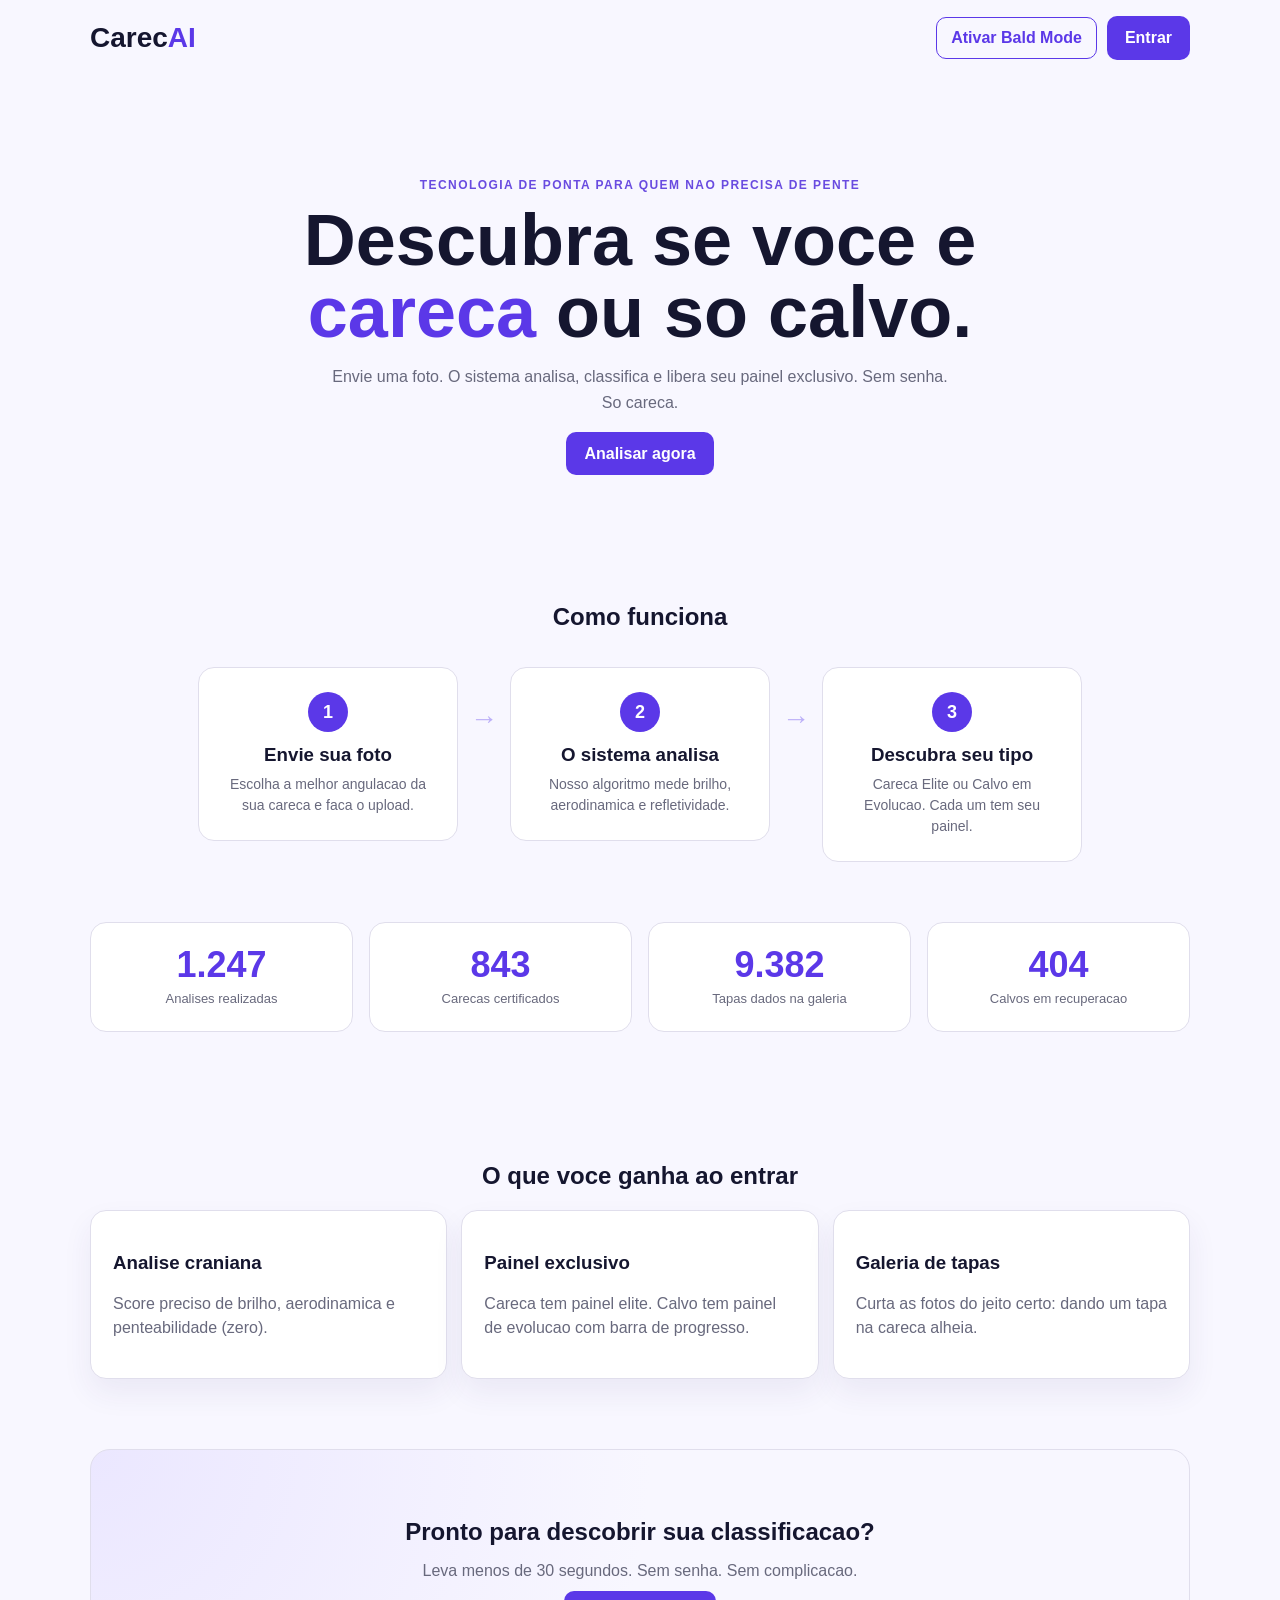
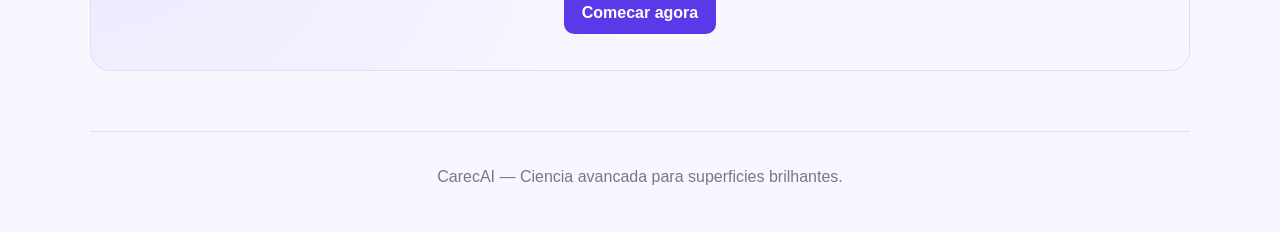
==== index.html @ 245638cd "Preprojeto - Analise sua careca com eficiencia" ====
<!DOCTYPE html>
<html lang="pt-BR">
  <head>
    <meta charset="UTF-8">
    <meta name="viewport" content="width=device-width, initial-scale=1.0">
    <meta
      name="description"
      content="CarecAI: inteligencia artificial aplicada a superficies brilhantes."
    >
    <title>CarecAI | Analise craniana avancada</title>
    <link rel="stylesheet" href="assets/css/style.css">
  </head>
  <body>
    <header class="site-header">
      <a class="brand" href="index.html">Carec<span>AI</span></a>
      <div class="header-actions">
        <button class="theme-button" id="theme-button" type="button">
          Ativar Bald Mode
        </button>
        <a class="primary-button" href="login.html">Entrar</a>
      </div>
    </header>

    <main>

      <!-- HERO -->
      <section class="hero" id="inicio">
        <p class="eyebrow">TECNOLOGIA DE PONTA PARA QUEM NAO PRECISA DE PENTE</p>
        <h1>Descubra se voce e <span>careca</span> ou so calvo.</h1>
        <p>
          Envie uma foto. O sistema analisa, classifica e libera seu painel
          exclusivo. Sem senha. So careca.
        </p>
        <a class="primary-button" href="login.html">Analisar agora</a>
      </section>

      <!-- COMO FUNCIONA -->
      <section class="como-funciona" id="como-funciona">
        <h2>Como funciona</h2>
        <div class="passos">
          <div class="passo">
            <span class="passo-num">1</span>
            <h3>Envie sua foto</h3>
            <p>Escolha a melhor angulacao da sua careca e faca o upload.</p>
          </div>
          <div class="passo-seta">→</div>
          <div class="passo">
            <span class="passo-num">2</span>
            <h3>O sistema analisa</h3>
            <p>Nosso algoritmo mede brilho, aerodinamica e refletividade.</p>
          </div>
          <div class="passo-seta">→</div>
          <div class="passo">
            <span class="passo-num">3</span>
            <h3>Descubra seu tipo</h3>
            <p>Careca Elite ou Calvo em Evolucao. Cada um tem seu painel.</p>
          </div>
        </div>
      </section>

      <!-- STATS -->
      <section class="stats">
        <div class="stat">
          <span class="stat-num">1.247</span>
          <span class="stat-label">Analises realizadas</span>
        </div>
        <div class="stat">
          <span class="stat-num">843</span>
          <span class="stat-label">Carecas certificados</span>
        </div>
        <div class="stat">
          <span class="stat-num">9.382</span>
          <span class="stat-label">Tapas dados na galeria</span>
        </div>
        <div class="stat">
          <span class="stat-num">404</span>
          <span class="stat-label">Calvos em recuperacao</span>
        </div>
      </section>

      <!-- RECURSOS -->
      <section class="features" id="recursos">
        <h2>O que voce ganha ao entrar</h2>
        <div class="card-grid">
          <article class="card">
            <h3>Analise craniana</h3>
            <p>Score preciso de brilho, aerodinamica e penteabilidade (zero).</p>
          </article>
          <article class="card">
            <h3>Painel exclusivo</h3>
            <p>Careca tem painel elite. Calvo tem painel de evolucao com barra de progresso.</p>
          </article>
          <article class="card">
            <h3>Galeria de tapas</h3>
            <p>Curta as fotos do jeito certo: dando um tapa na careca alheia.</p>
          </article>
        </div>
      </section>

      <!-- CTA FINAL -->
      <section class="cta-final">
        <h2>Pronto para descobrir sua classificacao?</h2>
        <p>Leva menos de 30 segundos. Sem senha. Sem complicacao.</p>
        <a class="primary-button" href="login.html">Comecar agora</a>
      </section>

    </main>

    <footer>
      <p>CarecAI &mdash; Ciencia avancada para superficies brilhantes.</p>
    </footer>

    <script src="assets/js/index.js"></script>
  </body>
</html>
---- assets/css/style.css ----
:root {
  color: #15162f;
  background: #f8f7ff;
  font-family: Arial, Helvetica, sans-serif;
}

* {
  box-sizing: border-box;
}

html {
  scroll-behavior: smooth;
}

body {
  margin: 0;
  background: #f8f7ff;
}

.site-header,
main,
footer {
  width: min(1100px, calc(100% - 32px));
  margin: 0 auto;
}

.site-header {
  display: flex;
  align-items: center;
  justify-content: space-between;
  min-height: 76px;
  gap: 24px;
}

.header-actions {
  display: flex;
  align-items: center;
  gap: 10px;
}

.login-link {
  color: #15162f;
  font-weight: 700;
  text-decoration: none;
}

.brand {
  color: #15162f;
  font-size: 28px;
  font-weight: 800;
  text-decoration: none;
}

.brand span,
.hero span {
  color: #5b38e8;
}

nav {
  display: flex;
  gap: 22px;
}

nav a {
  color: inherit;
  font-weight: 700;
  text-decoration: none;
}

button,
.primary-button {
  border: 0;
  border-radius: 10px;
  color: #fff;
  background: #5b38e8;
  cursor: pointer;
  font: inherit;
  font-weight: 700;
  padding: 13px 18px;
  text-decoration: none;
}

.theme-button {
  border: 1px solid #5b38e8;
  border-radius: 10px;
  color: #5b38e8;
  background: transparent;
  cursor: pointer;
  padding: 11px 14px;
}

.hero {
  padding: 90px 0 60px;
  text-align: center;
}

.hero h1 {
  margin: 10px auto 16px;
  max-width: 720px;
  font-size: clamp(44px, 7vw, 72px);
  line-height: 1;
}

.hero p:not(.eyebrow) {
  margin: 0 auto 30px;
  max-width: 620px;
  color: #68697d;
  line-height: 1.6;
}

.eyebrow {
  color: #694be0;
  font-size: 12px;
  font-weight: 800;
  letter-spacing: 0.12em;
}

.panel,
.ranking,
.card {
  border: 1px solid #e0deec;
  border-radius: 16px;
  background: #fff;
  box-shadow: 0 14px 30px rgb(54 41 110 / 7%);
}

.panel,
.ranking {
  padding: 28px;
}

.upload-area {
  display: grid;
  min-height: 140px;
  margin: 20px 0;
  place-content: center;
  border: 2px dashed #bcb0f8;
  border-radius: 12px;
  color: #5b38e8;
  cursor: pointer;
  text-align: center;
}

.upload-area span {
  margin-top: 8px;
  color: #76778b;
  font-size: 13px;
}

#photo {
  display: none;
}

.feedback {
  min-height: 20px;
  margin-bottom: 0;
  color: #5b38e8;
  font-weight: 700;
}

.features {
  padding: 70px 0 30px;
  text-align: center;
}

.card-grid {
  display: grid;
  grid-template-columns: repeat(3, 1fr);
  gap: 14px;
}

.card {
  padding: 22px;
  text-align: left;
}

.card p,
.ranking p {
  color: #68697d;
  line-height: 1.5;
}

.ranking {
  margin: 40px 0 60px;
}

#ranking-list {
  list-style: none;
  padding: 0;
  margin: 20px 0 0;
  display: grid;
  gap: 10px;
}

.ranking-item {
  display: flex;
  align-items: center;
  gap: 16px;
  padding: 14px 18px;
  border: 1px solid #e0deec;
  border-radius: 12px;
  background: #fff;
}

.ranking-pos {
  font-size: 18px;
  font-weight: 800;
  color: #bcb0f8;
  width: 28px;
  text-align: center;
}

.ranking-item:nth-child(1) .ranking-pos { color: #f5c400; }
.ranking-item:nth-child(2) .ranking-pos { color: #a8a9ad; }
.ranking-item:nth-child(3) .ranking-pos { color: #cd7f32; }

.ranking-nome {
  flex: 1;
  font-weight: 700;
}

.ranking-nome small {
  display: block;
  font-size: 12px;
  font-weight: 400;
  color: #68697d;
}

.ranking-score {
  font-weight: 800;
  color: #5b38e8;
}

footer {
  padding: 20px 0 30px;
  border-top: 1px solid #e0deec;
  color: #76778b;
  text-align: center;
}

.login-page {
  display: grid;
  min-height: 100vh;
  place-items: center;
  padding: 24px;
  background:
    radial-gradient(circle at top left, #ebe7ff, transparent 34%),
    #f8f7ff;
}

.login-card {
  width: min(100%, 430px);
  padding: 30px;
  border: 1px solid #e0deec;
  border-radius: 16px;
  background: #fff;
  box-shadow: 0 14px 30px rgb(54 41 110 / 10%);
}

.login-card .brand {
  display: inline-block;
  margin-bottom: 28px;
}

.login-card h1 {
  margin-bottom: 8px;
}

.login-card p {
  color: #68697d;
  line-height: 1.5;
}

.login-form {
  display: grid;
  gap: 14px;
  margin-top: 24px;
}

.login-form label {
  font-size: 14px;
  font-weight: 700;
}

.login-form input {
  width: 100%;
  margin-top: 7px;
  border: 1px solid #d7d4e7;
  border-radius: 9px;
  padding: 12px;
  font: inherit;
}

.form-message {
  min-height: 20px;
  margin: 0;
  color: #5b38e8;
  font-size: 14px;
  font-weight: 700;
}

.back-link {
  display: inline-block;
  margin-top: 20px;
  color: #5b38e8;
  font-size: 14px;
  font-weight: 700;
  text-decoration: none;
}

/* A restricao da hackathon virou feature: este tema e ruim de proposito. */
.bald-mode,
.bald-mode body {
  color: #303135;
  background: #08090a;
}

.bald-mode .panel,
.bald-mode .ranking,
.bald-mode .card {
  border-color: #242529;
  color: #303135;
  background: #101113;
  box-shadow: none;
}

.bald-mode p,
.bald-mode a,
.bald-mode span {
  color: #303135;
}

.bald-mode .theme-button {
  border-color: #303135;
  color: #a1a1a1;
}

/* LANDING: COMO FUNCIONA */

.como-funciona {
  padding: 60px 0 20px;
  text-align: center;
}

.como-funciona h2 {
  margin-bottom: 36px;
}

.passos {
  display: flex;
  align-items: flex-start;
  justify-content: center;
  gap: 12px;
  flex-wrap: wrap;
}

.passo {
  flex: 1;
  min-width: 180px;
  max-width: 260px;
  padding: 24px 20px;
  border: 1px solid #e0deec;
  border-radius: 16px;
  background: #fff;
  text-align: center;
}

.passo h3 {
  margin: 12px 0 8px;
}

.passo p {
  color: #68697d;
  font-size: 14px;
  line-height: 1.5;
  margin: 0;
}

.passo-num {
  display: inline-flex;
  align-items: center;
  justify-content: center;
  width: 40px;
  height: 40px;
  border-radius: 50%;
  background: #5b38e8;
  color: #fff;
  font-weight: 800;
  font-size: 18px;
}

.passo-seta {
  font-size: 28px;
  color: #bcb0f8;
  margin-top: 36px;
}

/* LANDING: STATS */

.stats {
  display: grid;
  grid-template-columns: repeat(4, 1fr);
  gap: 16px;
  padding: 40px 0;
  text-align: center;
}

.stat {
  padding: 24px 16px;
  border: 1px solid #e0deec;
  border-radius: 16px;
  background: #fff;
}

.stat-num {
  display: block;
  font-size: 36px;
  font-weight: 800;
  color: #5b38e8;
  line-height: 1;
  margin-bottom: 6px;
}

.stat-label {
  font-size: 13px;
  color: #68697d;
}

/* LANDING: CTA FINAL */

.cta-final {
  margin: 40px 0 60px;
  padding: 48px 32px;
  border-radius: 20px;
  background:
    radial-gradient(circle at top left, #ebe7ff, transparent 50%),
    #f8f7ff;
  border: 1px solid #e0deec;
  text-align: center;
}

.cta-final h2 {
  margin-bottom: 10px;
}

.cta-final p {
  color: #68697d;
  margin-bottom: 24px;
}

/* LOGIN FOTO */

.upload-area.com-foto {
  border-color: #5b38e8;
  background: #f0edff;
}

.foto-preview {
  width: 100%;
  max-height: 200px;
  object-fit: cover;
  border-radius: 10px;
  border: 1px solid #e0deec;
}

.resultado-card {
  margin-top: 20px;
  padding: 20px;
  border: 2px solid #5b38e8;
  border-radius: 14px;
  text-align: center;
  background: #f0edff;
  animation: fadeIn 0.4s ease;
}

.resultado-score {
  font-size: 42px;
  font-weight: 800;
  color: #5b38e8;
  margin: 0 0 4px;
}

.resultado-tipo {
  font-size: 18px;
  font-weight: 800;
  margin: 0 0 8px;
}

.resultado-desc {
  color: #68697d;
  font-size: 13px;
  margin: 0;
}

@keyframes fadeIn {
  from { opacity: 0; transform: translateY(8px); }
  to   { opacity: 1; transform: translateY(0); }
}

/* PAINEIS */

.painel-hero {
  padding: 60px 0 40px;
  text-align: center;
}

.painel-hero h1 {
  font-size: clamp(32px, 5vw, 52px);
  margin-bottom: 12px;
}

.painel-hero p {
  color: #68697d;
  margin-bottom: 28px;
}

.painel-hero--careca {
  background:
    radial-gradient(circle at top right, #ebe7ff, transparent 50%),
    radial-gradient(circle at bottom left, #d4ccff, transparent 40%);
  border-radius: 20px;
  margin-bottom: 40px;
}

.painel-hero--calvo {
  background:
    radial-gradient(circle at top right, #fff8e7, transparent 50%),
    radial-gradient(circle at bottom left, #fff3cc, transparent 40%);
  border-radius: 20px;
  margin-bottom: 40px;
}

.painel-hero--calvo .eyebrow {
  color: #b8860b;
}

.painel-score-wrap {
  display: flex;
  align-items: baseline;
  justify-content: center;
  gap: 8px;
  margin-bottom: 16px;
}

.painel-score {
  font-size: 64px;
  font-weight: 800;
  color: #5b38e8;
  line-height: 1;
}

.painel-hero--calvo .painel-score {
  color: #b8860b;
}

.painel-score-label {
  font-size: 14px;
  color: #68697d;
}

.painel-badge {
  display: inline-block;
  padding: 8px 20px;
  border-radius: 30px;
  background: #5b38e8;
  color: #fff;
  font-weight: 800;
  font-size: 14px;
  margin-top: 4px;
}

.painel-badge--calvo {
  background: #b8860b;
}

.card-link {
  text-decoration: none;
  color: inherit;
  display: block;
  transition: transform 0.15s, box-shadow 0.15s;
}

.card-link:hover {
  transform: translateY(-3px);
  box-shadow: 0 20px 40px rgb(54 41 110 / 14%);
}

/* barra de progresso calvo */

.progresso-wrap {
  margin: 20px auto 24px;
  max-width: 400px;
}

.progresso-bar {
  height: 14px;
  background: #e0deec;
  border-radius: 10px;
  overflow: hidden;
  margin-bottom: 8px;
}

.progresso-fill {
  height: 100%;
  background: linear-gradient(90deg, #f0c040, #b8860b);
  border-radius: 10px;
  transition: width 1s ease;
  width: 0;
}

.progresso-texto {
  font-size: 13px;
  color: #68697d;
  margin: 0;
}

/* FILTROS DA GALERIA */

.filtros {
  display: flex;
  gap: 10px;
  justify-content: center;
  margin-top: 20px;
}

.filtro-btn {
  border: 2px solid #e0deec;
  border-radius: 30px;
  background: #fff;
  color: #15162f;
  font: inherit;
  font-weight: 700;
  font-size: 14px;
  padding: 8px 20px;
  cursor: pointer;
  transition: border-color 0.15s, background 0.15s, color 0.15s;
}

.filtro-btn.active,
.filtro-btn:hover {
  background: #5b38e8;
  border-color: #5b38e8;
  color: #fff;
}

.filtro-btn.filtro-calvo.active,
.filtro-btn.filtro-calvo:hover {
  background: #b8860b;
  border-color: #b8860b;
}

/* RANKING SPLIT */

.ranking-split {
  display: grid;
  grid-template-columns: 1fr 1px 1fr;
  gap: 24px;
  margin-top: 24px;
}

.ranking-divisor {
  background: #e0deec;
}

.ranking-lado h3 {
  margin: 0 0 16px;
  font-size: 17px;
}

.ranking-lado--calvo h3 {
  color: #b8860b;
}

.ranking-vazio {
  color: #68697d;
  font-size: 14px;
  list-style: none;
  padding: 10px 0;
}

/* BADGES NA GALERIA */

.tipo-badge {
  position: absolute;
  bottom: 10px;
  left: 10px;
  padding: 3px 10px;
  border-radius: 20px;
  font-size: 11px;
  font-weight: 800;
  background: #5b38e8;
  color: #fff;
}

.tipo-badge--calvo {
  background: #b8860b;
}

/* GALERIA */

.galeria-page {
  padding: 40px 0 60px;
}

.galeria-header {
  margin-bottom: 32px;
  text-align: center;
}

.galeria-header h1 {
  margin-bottom: 8px;
  font-size: clamp(28px, 5vw, 44px);
}

.galeria-header p {
  color: #68697d;
}

.galeria-grid {
  display: grid;
  grid-template-columns: repeat(3, 1fr);
  gap: 16px;
}

.galeria-loading {
  grid-column: 1 / -1;
  padding: 60px 0;
  color: #68697d;
  text-align: center;
}

.galeria-card {
  overflow: hidden;
  border: 1px solid #e0deec;
  border-radius: 16px;
  background: #fff;
  box-shadow: 0 4px 16px rgb(54 41 110 / 7%);
}

.galeria-foto {
  position: relative;
  overflow: hidden;
  aspect-ratio: 1;
  cursor: pointer;
}

.galeria-foto img {
  display: block;
  width: 100%;
  height: 100%;
  object-fit: cover;
  transition: transform 0.2s;
}

.galeria-foto:not(.slapped):hover img {
  transform: scale(1.04);
}

.galeria-foto.slapped {
  cursor: default;
}

.galeria-foto.slapped::after {
  content: '✅';
  position: absolute;
  top: 10px;
  left: 10px;
  font-size: 20px;
}

.score-badge {
  position: absolute;
  top: 10px;
  right: 10px;
  padding: 4px 10px;
  border-radius: 20px;
  background: #5b38e8;
  color: #fff;
  font-size: 13px;
  font-weight: 800;
}

.galeria-info {
  display: flex;
  align-items: center;
  justify-content: space-between;
  padding: 12px 14px;
}

.galeria-usuario {
  font-size: 14px;
}

.tapa-counter {
  display: flex;
  align-items: center;
  gap: 4px;
  color: #68697d;
  font-size: 14px;
}

/* Animacoes da galeria */

@keyframes shake {
  0%, 100% { transform: translateX(0) rotate(0); }
  25%       { transform: translateX(-6px) rotate(-2deg); }
  75%       { transform: translateX(6px) rotate(2deg); }
}

@keyframes hand-fly {
  0%   { opacity: 1; transform: translate(-50%, -50%) scale(1) rotate(-20deg); }
  100% { opacity: 0; transform: translate(-50%, -130%) scale(1.8) rotate(10deg); }
}

@keyframes bounce-num {
  0%, 100% { transform: scale(1); color: inherit; }
  50%       { transform: scale(1.6); color: #5b38e8; }
}

.slapping {
  animation: shake 0.3s ease;
}

.tapa-hand {
  position: absolute;
  pointer-events: none;
  font-size: 36px;
  transform: translate(-50%, -50%);
  animation: hand-fly 0.6s ease-out forwards;
}

.tapa-bounce {
  display: inline-block;
  animation: bounce-num 0.4s ease;
}

@media (max-width: 700px) {
  nav {
    display: none;
  }

  .card-grid {
    grid-template-columns: 1fr;
  }

  .galeria-grid {
    grid-template-columns: repeat(2, 1fr);
    gap: 10px;
  }

  .stats {
    grid-template-columns: repeat(2, 1fr);
  }

  .passo-seta {
    display: none;
  }

  .passos {
    gap: 12px;
  }

  .ranking-split {
    grid-template-columns: 1fr;
  }

  .ranking-divisor {
    height: 1px;
    width: 100%;
  }
}
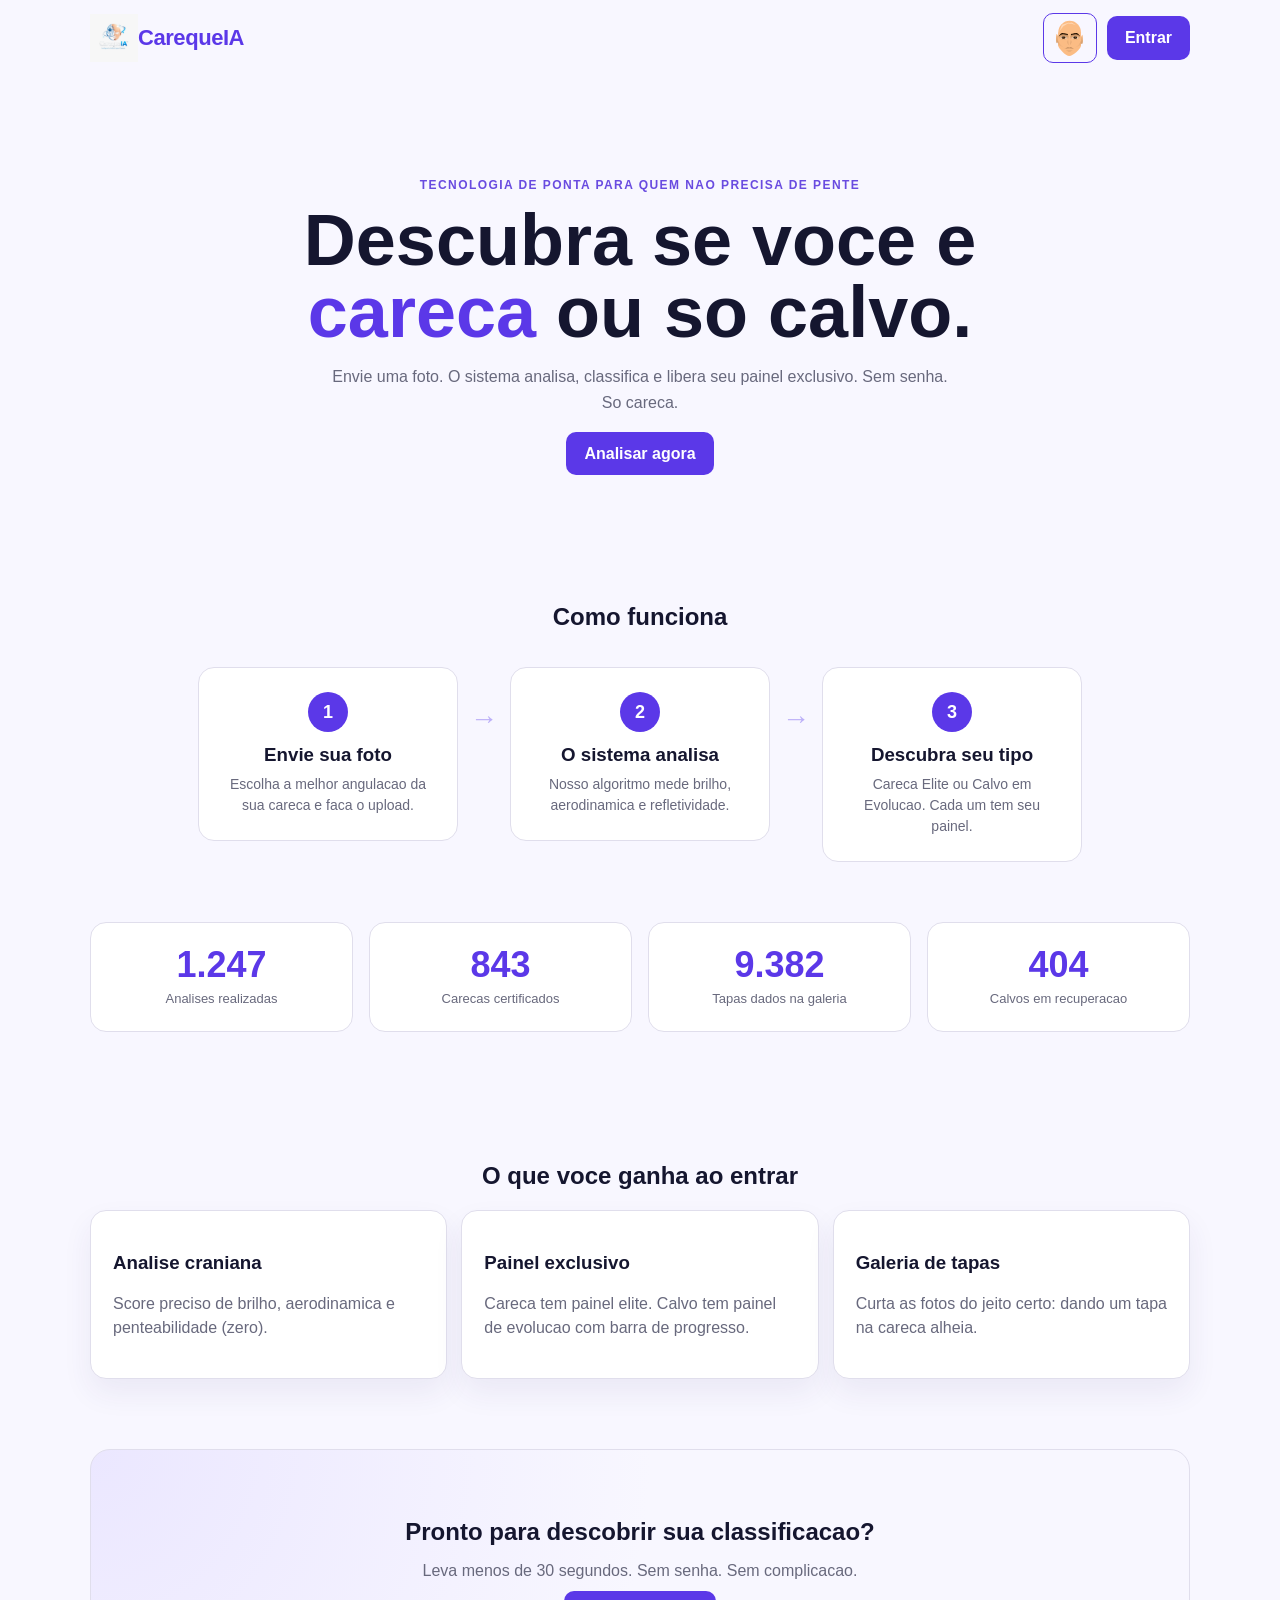
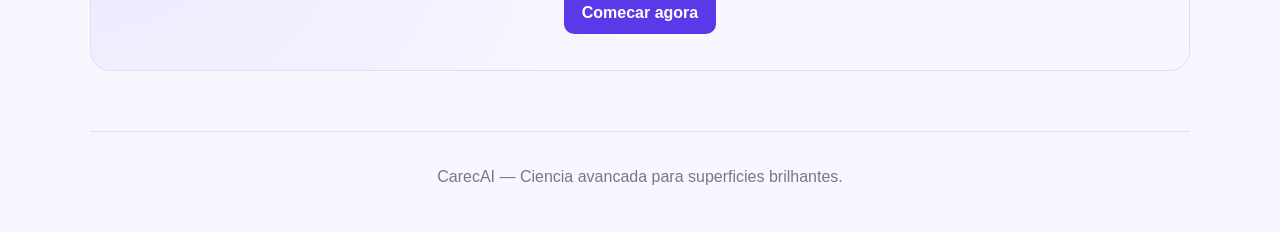
==== commit 335fdca9: "Interações na zoeira & modo cabeludo ou carecudo" ====
--- a/index.html
+++ b/index.html
@@ -12,10 +12,10 @@
   </head>
   <body>
     <header class="site-header">
-      <a class="brand" href="index.html">Carec<span>AI</span></a>
+      <a class="brand" href="index.html"><img src="assets/images/logocareque.jpeg" alt="CarecAI" class="brand-logo"><span class="brand-nome">CarequeIA</span></a>
       <div class="header-actions">
-        <button class="theme-button" id="theme-button" type="button">
-          Ativar Bald Mode
+        <button class="theme-button" id="theme-button" type="button" title="Ativar Bald Mode">
+          <img class="theme-icon" src="assets/Careca.svg" alt="Ativar Bald Mode">
         </button>
         <a class="primary-button" href="login.html">Entrar</a>
       </div>
@@ -110,6 +110,8 @@
       <p>CarecAI &mdash; Ciencia avancada para superficies brilhantes.</p>
     </footer>
 
+    <script src="assets/js/nav.js"></script>
     <script src="assets/js/index.js"></script>
+    <script src="assets/js/bald-mode.js"></script>
   </body>
 </html>
--- a/assets/css/style.css
+++ b/assets/css/style.css
@@ -44,11 +44,71 @@
   text-decoration: none;
 }
 
+.perfil-link {
+  display: flex;
+  align-items: center;
+  gap: 6px;
+  padding: 7px 14px;
+  border-radius: 30px;
+  background: #f0edff;
+  border: 1.5px solid #bcb0f8;
+  text-decoration: none;
+  transition: background 0.15s, border-color 0.15s;
+}
+
+.perfil-link:hover {
+  background: #e4dfff;
+  border-color: #5b38e8;
+}
+
+.perfil-emoji { font-size: 15px; line-height: 1; }
+
+.perfil-avatar {
+  width: 28px;
+  height: 28px;
+  border-radius: 50%;
+  object-fit: cover;
+  border: 2px solid #bcb0f8;
+  display: block;
+  flex-shrink: 0;
+}
+
+.perfil-usuario {
+  font-size: 13px;
+  font-weight: 700;
+  color: #5b38e8;
+}
+
 .brand {
   color: #15162f;
   font-size: 28px;
   font-weight: 800;
   text-decoration: none;
+  display: inline-flex;
+  align-items: center;
+}
+
+.brand-logo {
+  height: 48px;
+  width: auto;
+  display: block;
+  object-fit: contain;
+}
+
+.brand-logo--white {
+  mix-blend-mode: screen;
+}
+
+.brand-nome {
+  font-size: 22px;
+  font-weight: 800;
+  color: #15162f;
+  letter-spacing: -0.02em;
+  white-space: nowrap;
+}
+
+.brand--white .brand-nome {
+  color: #fff;
 }
 
 .brand span,
@@ -86,7 +146,27 @@
   color: #5b38e8;
   background: transparent;
   cursor: pointer;
-  padding: 11px 14px;
+  padding: 6px 8px;
+  display: inline-flex;
+  align-items: center;
+  justify-content: center;
+}
+
+.theme-button--fixed {
+  position: fixed;
+  top: 16px;
+  right: 16px;
+  z-index: 1000;
+  background: rgba(255, 255, 255, 0.92);
+  backdrop-filter: blur(6px);
+  box-shadow: 0 2px 12px rgb(0 0 0 / 12%);
+}
+
+.theme-icon {
+  width: 36px;
+  height: 36px;
+  display: block;
+  object-fit: contain;
 }
 
 .hero {
@@ -238,65 +318,280 @@
   text-align: center;
 }
 
-.login-page {
-  display: grid;
+/* LOGIN */
+
+.login-body {
+  background: #f8f7ff;
+}
+
+/* quebra o limite de largura do main global */
+main.login-page {
+  width: 100%;
+  max-width: 100%;
+  margin: 0;
+  display: grid;
+  grid-template-columns: 1fr 1fr;
   min-height: 100vh;
+}
+
+#photo-login {
+  display: none;
+}
+
+/* Lado esquerdo */
+.login-branding {
+  display: flex;
+  flex-direction: column;
+  justify-content: space-between;
+  padding: 48px 52px;
+  background: linear-gradient(145deg, #3d1fc2 0%, #5b38e8 50%, #7c5ce8 100%);
+  color: #fff;
+  position: relative;
+  overflow: hidden;
+}
+
+.login-branding::before {
+  content: '';
+  position: absolute;
+  inset: 0;
+  background:
+    radial-gradient(circle at 10% 20%, rgba(255,255,255,.08) 0%, transparent 50%),
+    radial-gradient(circle at 90% 80%, rgba(255,255,255,.06) 0%, transparent 40%);
+}
+
+.brand--white {
+  color: #fff;
+  position: relative;
+}
+
+.brand--white span {
+  color: #c4b5fd;
+}
+
+.login-branding-content {
+  position: relative;
+  flex: 1;
+  display: flex;
+  flex-direction: column;
+  justify-content: center;
+}
+
+.login-branding-content h2 {
+  font-size: clamp(28px, 3.5vw, 44px);
+  line-height: 1.15;
+  margin: 0 0 16px;
+  color: #fff;
+}
+
+.login-branding-content p {
+  color: rgba(255,255,255,.75);
+  line-height: 1.6;
+  font-size: 15px;
+  margin-bottom: 28px;
+}
+
+.login-features-list {
+  list-style: none;
+  padding: 0;
+  margin: 0;
+  display: grid;
+  gap: 10px;
+}
+
+.login-features-list li {
+  color: rgba(255,255,255,.85);
+  font-size: 14px;
+  font-weight: 600;
+}
+
+.login-branding-emojis {
+  position: relative;
+  display: flex;
+  gap: 16px;
+  font-size: 28px;
+}
+
+/* Lado direito */
+.login-form-side {
+  display: grid;
   place-items: center;
-  padding: 24px;
-  background:
-    radial-gradient(circle at top left, #ebe7ff, transparent 34%),
-    #f8f7ff;
+  padding: 40px 24px;
+  background: #f8f7ff;
 }
 
 .login-card {
-  width: min(100%, 430px);
-  padding: 30px;
+  width: min(100%, 420px);
+  padding: 36px 32px;
   border: 1px solid #e0deec;
-  border-radius: 16px;
+  border-radius: 20px;
   background: #fff;
-  box-shadow: 0 14px 30px rgb(54 41 110 / 10%);
+  box-shadow: 0 20px 50px rgb(54 41 110 / 10%);
 }
 
 .login-card .brand {
-  display: inline-block;
-  margin-bottom: 28px;
+  margin-bottom: 24px;
 }
 
 .login-card h1 {
-  margin-bottom: 8px;
-}
-
-.login-card p {
-  color: #68697d;
+  font-size: 22px;
+  margin: 0 0 6px;
+}
+
+.login-subtitle {
+  color: #68697d;
+  font-size: 14px;
   line-height: 1.5;
+  margin: 0 0 4px;
 }
 
 .login-form {
   display: grid;
   gap: 14px;
-  margin-top: 24px;
-}
-
-.login-form label {
+  margin-top: 20px;
+}
+
+.input-label {
+  display: grid;
+  font-size: 13px;
+  font-weight: 700;
+  color: #3a3b4a;
+  gap: 6px;
+}
+
+.input-label input {
+  border: 1.5px solid #d7d4e7;
+  border-radius: 10px;
+  padding: 12px 14px;
+  font: inherit;
   font-size: 14px;
-  font-weight: 700;
-}
-
-.login-form input {
+  transition: border-color 0.15s;
+  outline: none;
+}
+
+.input-label input:focus {
+  border-color: #5b38e8;
+  box-shadow: 0 0 0 3px rgb(91 56 232 / 12%);
+}
+
+.provider-grid {
+  display: grid;
+  grid-template-columns: repeat(2, minmax(0, 1fr));
+  gap: 12px;
+}
+
+.provider-grid--analysis {
+  max-width: 560px;
+  margin: 20px 0;
+}
+
+.input-label select {
+  border: 1.5px solid #d7d4e7;
+  border-radius: 10px;
+  padding: 12px 14px;
+  outline: none;
+  background: #fff;
+  font: inherit;
+  font-size: 14px;
+}
+
+.input-label select:focus {
+  border-color: #5b38e8;
+  box-shadow: 0 0 0 3px rgb(91 56 232 / 12%);
+}
+
+.upload-area--login {
+  display: grid;
+  place-items: center;
+  gap: 4px;
+  min-height: 110px;
+  border: 2px dashed #bcb0f8;
+  border-radius: 12px;
+  background: #faf9ff;
+  cursor: pointer;
+  text-align: center;
+  transition: border-color 0.15s, background 0.15s;
+}
+
+.upload-area--login:hover {
+  border-color: #5b38e8;
+  background: #f0edff;
+}
+
+.upload-area--login.com-foto {
+  border-color: #5b38e8;
+  background: #f0edff;
+}
+
+.upload-icon {
+  font-size: 28px;
+  display: block;
+}
+
+.upload-area--login strong {
+  font-size: 14px;
+  color: #5b38e8;
+}
+
+.upload-hint {
+  font-size: 12px;
+  color: #9899aa;
+}
+
+.foto-preview-wrap {
+  position: relative;
+  border-radius: 12px;
+  overflow: hidden;
+  aspect-ratio: 4/3;
+}
+
+.foto-preview {
   width: 100%;
-  margin-top: 7px;
-  border: 1px solid #d7d4e7;
-  border-radius: 9px;
-  padding: 12px;
-  font: inherit;
+  height: 100%;
+  object-fit: cover;
+  display: block;
+  border-radius: 12px;
+}
+
+.btn-identificar {
+  width: 100%;
+  padding: 14px;
+  font-size: 15px;
+  border-radius: 12px;
+  letter-spacing: 0.02em;
 }
 
 .form-message {
-  min-height: 20px;
+  min-height: 18px;
   margin: 0;
   color: #5b38e8;
-  font-size: 14px;
+  font-size: 13px;
   font-weight: 700;
+  text-align: center;
+}
+
+.bald-offer {
+  margin-top: 16px;
+  padding: 20px;
+  border: 1.5px dashed #5b38e8;
+  border-radius: 14px;
+  text-align: center;
+  background: #faf9ff;
+}
+
+.bald-offer-emoji {
+  font-size: 32px;
+  margin: 0 0 8px;
+}
+
+.bald-offer h3 {
+  margin: 0 0 6px;
+  font-size: 15px;
+}
+
+.bald-offer p {
+  color: #68697d;
+  font-size: 13px;
+  margin: 0 0 14px;
 }
 
 .back-link {
@@ -308,31 +603,116 @@
   text-decoration: none;
 }
 
+.result-link {
+  display: block;
+  text-align: center;
+  margin-top: 12px;
+}
+
+@media (max-width: 768px) {
+  .login-page {
+    grid-template-columns: 1fr;
+  }
+
+  .login-branding {
+    padding: 32px 24px;
+    min-height: 220px;
+  }
+
+  .login-branding-content h2 {
+    font-size: 26px;
+  }
+
+  .login-branding-emojis {
+    display: none;
+  }
+}
+
 /* A restricao da hackathon virou feature: este tema e ruim de proposito. */
 .bald-mode,
 .bald-mode body {
-  color: #303135;
-  background: #08090a;
-}
-
-.bald-mode .panel,
-.bald-mode .ranking,
-.bald-mode .card {
-  border-color: #242529;
-  color: #303135;
-  background: #101113;
-  box-shadow: none;
-}
-
-.bald-mode p,
-.bald-mode a,
-.bald-mode span {
-  color: #303135;
-}
-
+  background: #000 !important;
+}
+
+/* Tudo invisivel no void */
+.bald-mode *:not(html):not(body):not(.theme-button):not(.theme-icon):not(.bald-popup) {
+  color: #000 !important;
+  background: transparent !important;
+  border-color: transparent !important;
+  box-shadow: none !important;
+  text-shadow: none !important;
+  text-decoration-color: transparent !important;
+}
+
+/* Imagens some no escuro */
+.bald-mode img:not(.theme-icon) {
+  opacity: 0;
+  transition: opacity 0.15s;
+}
+
+/* Botao permanece legivel como unica ancora */
 .bald-mode .theme-button {
-  border-color: #303135;
-  color: #a1a1a1;
+  border-color: #2a2a2a !important;
+  background: #0d0d0d !important;
+}
+
+/* Hover revela — o elemento, seus filhos e netos */
+.bald-mode *:hover {
+  color: #d4d4d4 !important;
+  border-color: #2a2a2a !important;
+}
+
+.bald-mode *:hover > * {
+  color: #d4d4d4 !important;
+  border-color: #2a2a2a !important;
+}
+
+.bald-mode *:hover > * > * {
+  color: #d4d4d4 !important;
+}
+
+/* Imagens revelam quando container e hovereado */
+.bald-mode *:hover > img,
+.bald-mode *:hover > * > img {
+  opacity: 1;
+}
+
+/* Icone do botao sempre visivel */
+.bald-mode .theme-icon {
+  opacity: 1 !important;
+}
+
+/* Popup sempre visivel no bald mode */
+.bald-mode .bald-popup {
+  background: #1a1a1a !important;
+  color: #e0e0e0 !important;
+  box-shadow: 0 8px 32px rgb(0 0 0 / 70%) !important;
+}
+
+/* POPUP BALD MODE */
+.bald-popup {
+  position: fixed;
+  bottom: 36px;
+  left: 50%;
+  transform: translateX(-50%) translateY(16px);
+  background: #1e0a7a;
+  color: #fff;
+  padding: 14px 28px;
+  border-radius: 50px;
+  font-size: 15px;
+  font-weight: 700;
+  opacity: 0;
+  transition: opacity 0.28s ease, transform 0.28s ease;
+  z-index: 9999;
+  pointer-events: none;
+  white-space: nowrap;
+  box-shadow: 0 8px 32px rgb(91 56 232 / 45%);
+  letter-spacing: 0.01em;
+}
+
+.bald-popup--visible {
+  opacity: 1;
+  transform: translateX(-50%) translateY(0);
 }
 
 /* LANDING: COMO FUNCIONA */
@@ -456,6 +836,7 @@
 }
 
 .foto-preview {
+  display: block;
   width: 100%;
   max-height: 200px;
   object-fit: cover;
@@ -463,6 +844,43 @@
   border: 1px solid #e0deec;
 }
 
+.foto-preview-wrap {
+  position: relative;
+  overflow: hidden;
+  border-radius: 10px;
+}
+
+.analysis-preview,
+.login-form {
+  position: relative;
+}
+
+.analysis-preview {
+  width: min(100%, 420px);
+  margin: 20px 0;
+}
+
+.analysis-preview img {
+  display: block;
+  width: 100%;
+  max-height: 360px;
+  border-radius: 10px;
+  object-fit: cover;
+}
+
+.bald-offer {
+  margin-top: 18px;
+  padding: 18px;
+  border: 1px solid #f0c040;
+  border-radius: 12px;
+  background: #fff8e7;
+}
+
+.bald-offer h2,
+.bald-offer h3 {
+  margin-top: 0;
+}
+
 .resultado-card {
   margin-top: 20px;
   padding: 20px;
@@ -492,12 +910,406 @@
   margin: 0;
 }
 
+.result-link {
+  display: inline-block;
+  margin-top: 12px;
+}
+
 @keyframes fadeIn {
   from { opacity: 0; transform: translateY(8px); }
   to   { opacity: 1; transform: translateY(0); }
 }
 
+/* CERTIFICADO */
+
+.cert-wrap {
+  text-align: center;
+  padding: 12px 0 48px;
+}
+
+.header-status-group {
+  display: flex;
+  flex-direction: column;
+  align-items: flex-end;
+  gap: 10px;
+}
+
+.cert-btn {
+  font-size: 16px;
+  padding: 14px 32px;
+  border-radius: 14px;
+  background: linear-gradient(135deg, #3d1fc2, #5b38e8);
+  box-shadow: 0 8px 24px rgb(91 56 232 / 30%);
+  transition: transform 0.15s, box-shadow 0.15s;
+}
+
+.cert-btn:hover {
+  transform: translateY(-2px);
+  box-shadow: 0 12px 32px rgb(91 56 232 / 40%);
+}
+
+.cert-btn--small {
+  font-size: 13px;
+  padding: 9px 18px;
+  border-radius: 10px;
+}
+
+.cert-modal {
+  position: fixed;
+  inset: 0;
+  background: rgba(0, 0, 0, 0.85);
+  display: grid;
+  place-items: center;
+  z-index: 1000;
+  padding: 20px;
+  backdrop-filter: blur(4px);
+}
+
+.cert-modal[hidden] { display: none; }
+
+.cert-modal-inner {
+  display: flex;
+  flex-direction: column;
+  align-items: center;
+  gap: 16px;
+  max-width: 100%;
+}
+
+.cert-canvas {
+  display: block;
+  width: min(800px, 90vw);
+  height: auto;
+  border-radius: 14px;
+  box-shadow: 0 24px 60px rgba(0, 0, 0, 0.6);
+  cursor: pointer;
+}
+
+.cert-girando {
+  animation: certGira 0.35s ease forwards;
+}
+
+@keyframes certGira {
+  0%   { transform: scaleX(1);   opacity: 1; }
+  50%  { transform: scaleX(0);   opacity: 0.4; }
+  100% { transform: scaleX(1);   opacity: 1; }
+}
+
+.cert-dica {
+  font-size: 12px;
+  color: rgba(255,255,255,0.4);
+  margin: 0;
+  text-align: center;
+}
+
+.cert-acoes {
+  display: flex;
+  gap: 12px;
+}
+
 /* PAINEIS */
+
+.result-page {
+  min-height: 100vh;
+  background:
+    radial-gradient(circle at 8% 18%, #eeeaff 0, transparent 26rem),
+    radial-gradient(circle at 92% 20%, #fff3eb 0, transparent 28rem),
+    #fbfbff;
+}
+
+.result-main {
+  padding: 24px 0 56px;
+}
+
+.result-shell {
+  padding: 22px;
+  border: 1px solid #e2e2ec;
+  border-radius: 20px;
+  background: rgb(255 255 255 / 88%);
+  box-shadow: 0 18px 42px rgb(42 31 93 / 8%);
+}
+
+.result-shell-header,
+.calvo-progress > div:first-child {
+  display: flex;
+  align-items: center;
+  justify-content: space-between;
+  gap: 16px;
+}
+
+.result-shell-header h1 {
+  margin: 4px 0 18px;
+  font-size: clamp(24px, 4vw, 34px);
+}
+
+.result-shell-header h1 span,
+.result-resources h2 span {
+  color: #5b38e8;
+}
+
+.analysis-status {
+  flex: 0 0 auto;
+  padding: 7px 12px;
+  border-radius: 999px;
+  color: #397f37;
+  background: #e8f7e5;
+  font-size: 12px;
+  font-weight: 800;
+}
+
+.analysis-status--calvo {
+  color: #956706;
+  background: #fff2c6;
+}
+
+.result-dashboard {
+  display: grid;
+  grid-template-columns: minmax(240px, .82fr) minmax(490px, 1.18fr);
+  gap: 14px;
+}
+
+.result-photo-card {
+  position: relative;
+  min-height: 430px;
+  overflow: hidden;
+  border-radius: 14px;
+  background: linear-gradient(145deg, #91a1b9, #4e5d75);
+}
+
+.result-photo-card--calvo {
+  background: linear-gradient(145deg, #cfb994, #8b6d45);
+}
+
+.result-photo {
+  display: block;
+  width: 100%;
+  height: 100%;
+  object-fit: cover;
+}
+
+.result-photo-placeholder {
+  display: grid;
+  height: 100%;
+  min-height: 430px;
+  place-content: center;
+  gap: 8px;
+  padding: 24px;
+  color: rgb(255 255 255 / 78%);
+  text-align: center;
+}
+
+.result-photo-placeholder strong {
+  font-size: 26px;
+}
+
+.ranking-overlay {
+  position: absolute;
+  right: 10px;
+  bottom: 10px;
+  left: 10px;
+  display: grid;
+  gap: 2px;
+  padding: 15px;
+  border: 1px solid rgb(255 255 255 / 42%);
+  border-radius: 12px;
+  color: #fff;
+  background: rgb(15 20 42 / 88%);
+}
+
+.ranking-overlay--calvo {
+  background: rgb(74 52 17 / 88%);
+}
+
+.ranking-overlay span,
+.ranking-overlay small {
+  color: rgb(255 255 255 / 84%);
+}
+
+.ranking-overlay strong {
+  font-size: 23px;
+}
+
+.metric-grid {
+  display: grid;
+  grid-template-columns: repeat(2, minmax(0, 1fr));
+  gap: 10px;
+}
+
+.metric-tile {
+  display: flex;
+  min-height: 133px;
+  flex-direction: column;
+  gap: 5px;
+  padding: 15px;
+  border: 1px solid #e3e3ec;
+  border-radius: 13px;
+  background: #fff;
+}
+
+.metric-tile span {
+  color: #28293e;
+  font-size: 12px;
+  font-weight: 800;
+}
+
+.metric-tile strong {
+  font-size: 28px;
+}
+
+.metric-tile small {
+  color: #4c4d61;
+}
+
+.metric-tile i {
+  display: block;
+  height: 8px;
+  margin-top: auto;
+  overflow: hidden;
+  border-radius: 999px;
+  background: #e8e8ee;
+}
+
+.metric-tile i::after {
+  display: block;
+  width: var(--progress);
+  height: 100%;
+  border-radius: inherit;
+  background: currentColor;
+  content: "";
+}
+
+.metric-tile--purple { color: #5b38e8; }
+.metric-tile--blue { color: #2775da; }
+.metric-tile--slate { color: #a9a9b2; }
+.metric-tile--orange { color: #f27c00; }
+.metric-tile--green { color: #54a93f; }
+.metric-tile--red { color: #dc3b32; }
+
+.diagnosis-card {
+  display: flex;
+  gap: 16px;
+  margin-top: 14px;
+  padding: 15px 18px;
+  border: 1px solid #f5dda2;
+  border-radius: 12px;
+  background: #fffae7;
+}
+
+.diagnosis-card h2 {
+  margin: 2px 0;
+  font-size: 18px;
+}
+
+.diagnosis-card p {
+  margin: 0;
+  color: #606173;
+  font-size: 13px;
+}
+
+.diagnosis-icon {
+  color: #f27c00;
+  font-size: 52px;
+  line-height: 1;
+}
+
+.diagnosis-card--calvo {
+  border-color: #efcf91;
+  background: #fff7df;
+}
+
+.calvo-progress {
+  margin-top: 14px;
+  padding: 14px 16px;
+  border: 1px solid #ead9aa;
+  border-radius: 12px;
+  background: #fffaf0;
+  color: #76520d;
+  font-size: 13px;
+}
+
+.calvo-progress .progresso-bar {
+  margin: 9px 0 0;
+}
+
+.result-resources {
+  padding: 54px 0 0;
+}
+
+.result-resources header {
+  text-align: center;
+}
+
+.result-resources h2 {
+  margin-bottom: 5px;
+}
+
+.result-resources header p {
+  margin-top: 0;
+  color: #68697d;
+}
+
+.resource-grid {
+  display: grid;
+  grid-template-columns: repeat(3, 1fr);
+  gap: 14px;
+  margin-top: 22px;
+}
+
+.resource-card {
+  display: flex;
+  gap: 15px;
+  padding: 18px;
+  border: 1px solid #e2e2ec;
+  border-radius: 15px;
+  color: inherit;
+  background: #fff;
+  box-shadow: 0 9px 26px rgb(42 31 93 / 6%);
+  text-decoration: none;
+  transition: transform .15s ease, box-shadow .15s ease;
+}
+
+.resource-card:hover {
+  transform: translateY(-3px);
+  box-shadow: 0 15px 32px rgb(42 31 93 / 12%);
+}
+
+.resource-card > b {
+  display: grid;
+  flex: 0 0 auto;
+  width: 52px;
+  height: 52px;
+  place-items: center;
+  border-radius: 14px;
+  color: #5b38e8;
+  background: #eeeaff;
+}
+
+.result-page--calvo .resource-card > b {
+  color: #956706;
+  background: #fff2c6;
+}
+
+.resource-card h3 {
+  margin: 1px 0 6px;
+  font-size: 15px;
+}
+
+.resource-card p {
+  margin: 0 0 10px;
+  color: #68697d;
+  font-size: 13px;
+  line-height: 1.45;
+}
+
+.resource-card span {
+  color: #5b38e8;
+  font-size: 12px;
+  font-weight: 800;
+}
+
+.result-page--calvo .resource-card span,
+.result-page--calvo .result-resources h2 span {
+  color: #956706;
+}
 
 .painel-hero {
   padding: 60px 0 40px;
@@ -649,33 +1461,213 @@
   border-color: #b8860b;
 }
 
-/* RANKING SPLIT */
+/* RANKING PAGE */
+
+.ranking-page {
+  padding-bottom: 60px;
+}
+
+.ranking-hero {
+  padding: 52px 0 40px;
+  text-align: center;
+}
+
+.ranking-hero h1 {
+  font-size: clamp(32px, 5vw, 52px);
+  margin: 8px 0 12px;
+}
+
+.ranking-hero p {
+  color: #68697d;
+  margin: 0;
+}
 
 .ranking-split {
   display: grid;
-  grid-template-columns: 1fr 1px 1fr;
-  gap: 24px;
-  margin-top: 24px;
-}
-
-.ranking-divisor {
+  grid-template-columns: 1fr 1fr;
+  gap: 20px;
+}
+
+.ranking-lado {
+  border: 1px solid #e0deec;
+  border-radius: 20px;
+  background: #fff;
+  box-shadow: 0 8px 30px rgb(54 41 110 / 7%);
+  overflow: hidden;
+}
+
+.ranking-lado-header {
+  display: flex;
+  align-items: center;
+  gap: 14px;
+  padding: 20px 24px;
+  background: linear-gradient(135deg, #5b38e8 0%, #7c5ce8 100%);
+  color: #fff;
+}
+
+.ranking-lado--calvo .ranking-lado-header {
+  background: linear-gradient(135deg, #b8860b 0%, #d4a017 100%);
+}
+
+.ranking-lado-emoji {
+  font-size: 32px;
+  line-height: 1;
+}
+
+.ranking-lado-titulo {
+  font-size: 18px;
+  font-weight: 800;
+  margin: 0 0 2px;
+  color: #fff;
+}
+
+.ranking-lado-sub {
+  font-size: 12px;
+  color: rgba(255,255,255,.7);
+  margin: 0;
+}
+
+.ranking-lista {
+  list-style: none;
+  padding: 12px;
+  margin: 0;
+  display: grid;
+  gap: 6px;
+}
+
+.ranking-item {
+  display: flex;
+  align-items: center;
+  gap: 12px;
+  padding: 12px 14px;
+  border-radius: 12px;
+  background: #faf9ff;
+  border: 1px solid #f0eeff;
+  transition: background 0.15s;
+}
+
+.ranking-item:hover {
+  background: #f0edff;
+}
+
+.ranking-lado--calvo .ranking-item {
+  background: #fffbf0;
+  border-color: #fdf3d0;
+}
+
+.ranking-lado--calvo .ranking-item:hover {
+  background: #fff3cc;
+}
+
+.ranking-pos {
+  font-size: 20px;
+  font-weight: 800;
+  min-width: 32px;
+  text-align: center;
+  color: #bcb0f8;
+}
+
+.ranking-info {
+  flex: 1;
+  min-width: 0;
+}
+
+.ranking-avatar {
+  width: 54px;
+  height: 54px;
+  flex: 0 0 auto;
+  border: 2px solid #eeeaff;
+  border-radius: 50%;
+  background: #f5f3ff;
+  object-fit: cover;
+}
+
+.ranking-lado--calvo .ranking-avatar {
+  border-color: #fff2c6;
+}
+
+.ranking-nome {
+  display: block;
+  font-weight: 700;
+  font-size: 14px;
+  white-space: nowrap;
+  overflow: hidden;
+  text-overflow: ellipsis;
+}
+
+.ranking-frase {
+  display: block;
+  margin-top: 4px;
+  overflow: hidden;
+  color: #68697d;
+  font-size: 11px;
+  font-style: normal;
+  line-height: 1.35;
+  text-overflow: ellipsis;
+  white-space: nowrap;
+}
+
+.ranking-nome small {
+  display: block;
+  font-size: 11px;
+  font-weight: 400;
+  color: #68697d;
+}
+
+.ranking-score-wrap {
+  text-align: right;
+  min-width: 64px;
+}
+
+.ranking-score {
+  display: block;
+  font-weight: 800;
+  font-size: 14px;
+  color: #5b38e8;
+}
+
+.ranking-lado--calvo .ranking-score {
+  color: #b8860b;
+}
+
+.ranking-bar {
+  height: 4px;
   background: #e0deec;
-}
-
-.ranking-lado h3 {
-  margin: 0 0 16px;
-  font-size: 17px;
-}
-
-.ranking-lado--calvo h3 {
-  color: #b8860b;
+  border-radius: 4px;
+  margin-top: 4px;
+  overflow: hidden;
+}
+
+.ranking-bar-fill {
+  height: 100%;
+  border-radius: 4px;
+  background: #5b38e8;
+}
+
+.ranking-lado--calvo .ranking-bar-fill {
+  background: #b8860b;
 }
 
 .ranking-vazio {
   color: #68697d;
   font-size: 14px;
   list-style: none;
-  padding: 10px 0;
+  padding: 20px;
+  text-align: center;
+}
+
+@keyframes shimmer {
+  0%   { background-position: -400px 0; }
+  100% { background-position: 400px 0; }
+}
+
+.ranking-skeleton {
+  height: 62px;
+  border-radius: 12px;
+  background: linear-gradient(90deg, #f0eeff 25%, #e8e4ff 50%, #f0eeff 75%);
+  background-size: 400px 100%;
+  animation: shimmer 1.4s infinite;
+  border: none;
 }
 
 /* BADGES NA GALERIA */
@@ -787,8 +1779,24 @@
   padding: 12px 14px;
 }
 
+.galeria-usuario-wrap {
+  display: flex;
+  flex-direction: column;
+  gap: 2px;
+}
+
 .galeria-usuario {
   font-size: 14px;
+}
+
+.galeria-frase {
+  font-size: 11px;
+  color: #8b8fa8;
+  font-style: italic;
+  white-space: nowrap;
+  overflow: hidden;
+  text-overflow: ellipsis;
+  max-width: 160px;
 }
 
 .tapa-counter {
@@ -839,6 +1847,10 @@
     display: none;
   }
 
+  .provider-grid {
+    grid-template-columns: 1fr;
+  }
+
   .card-grid {
     grid-template-columns: 1fr;
   }
@@ -868,4 +1880,24 @@
     height: 1px;
     width: 100%;
   }
-}
+
+  .result-dashboard,
+  .metric-grid,
+  .resource-grid {
+    grid-template-columns: 1fr;
+  }
+
+  .result-photo-card,
+  .result-photo-placeholder {
+    min-height: 330px;
+  }
+
+  .result-shell {
+    padding: 14px;
+  }
+
+  .result-shell-header {
+    align-items: flex-start;
+    flex-direction: column;
+  }
+}
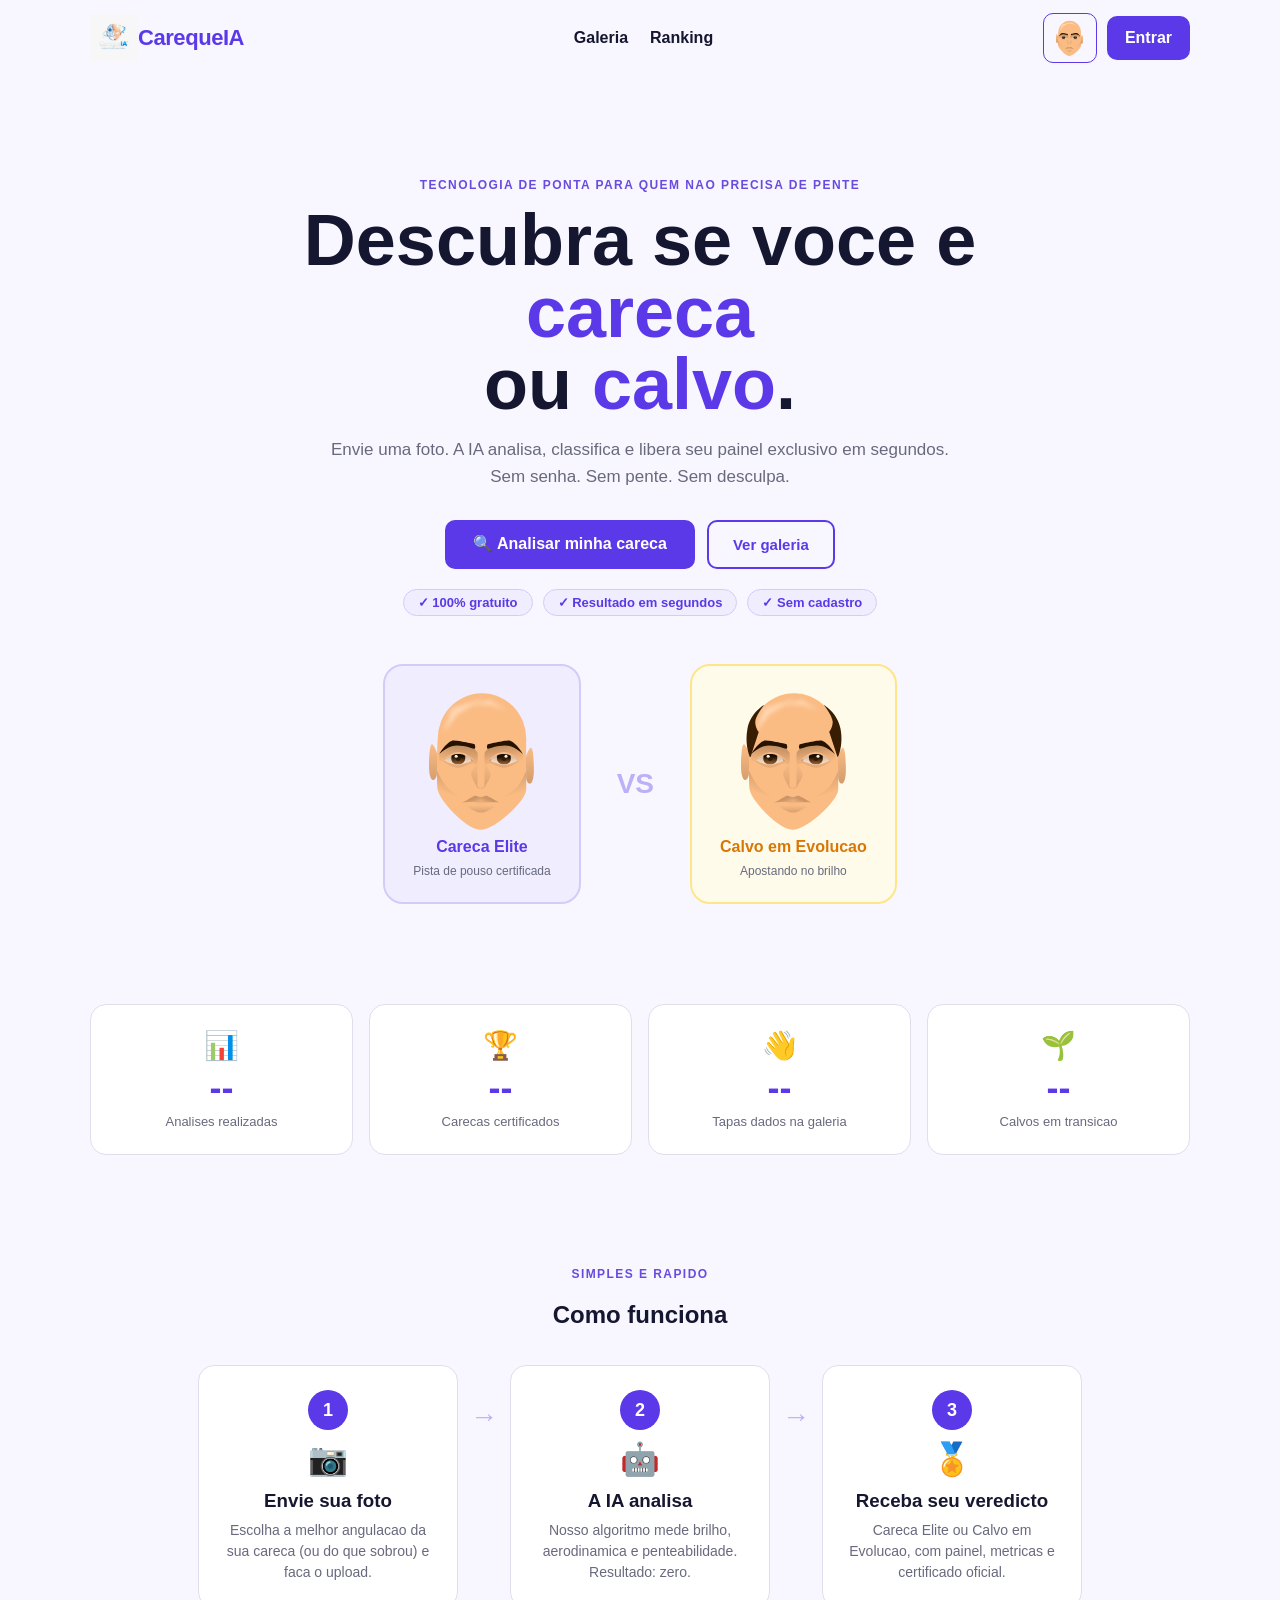
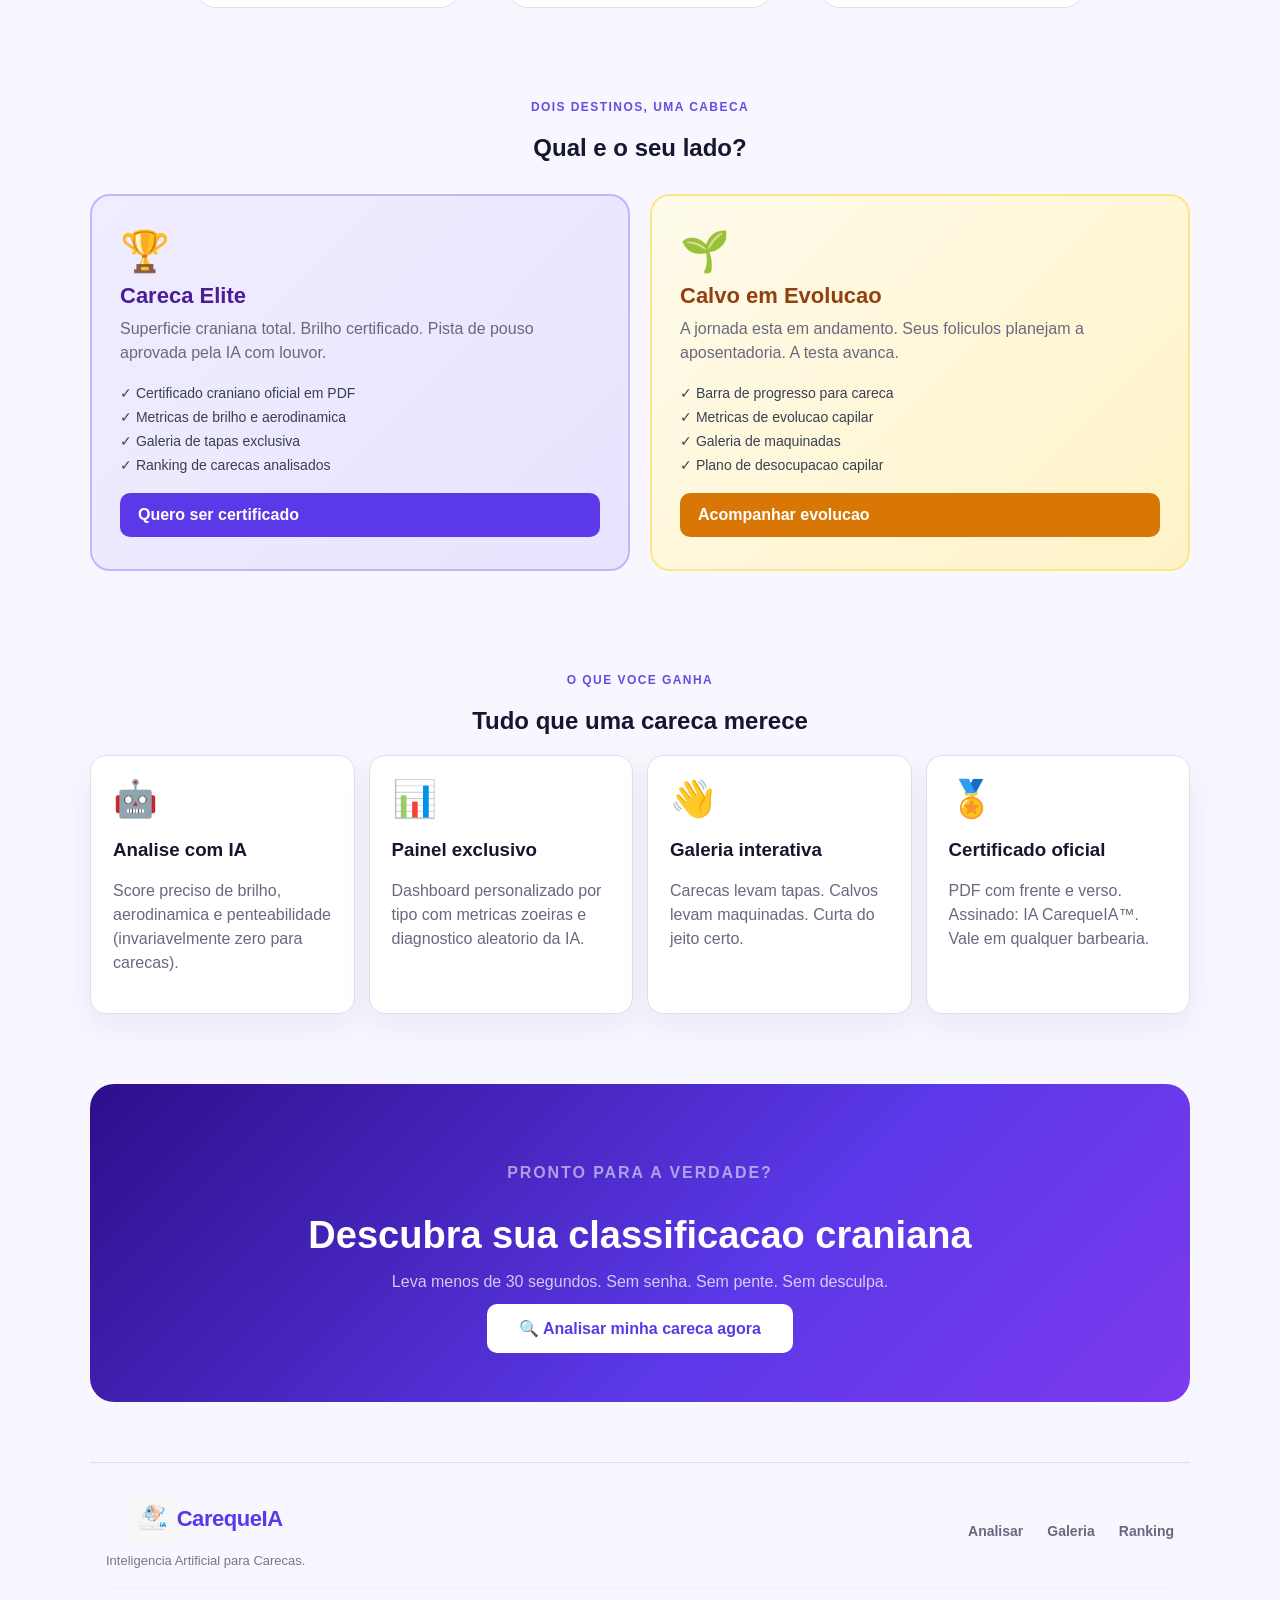
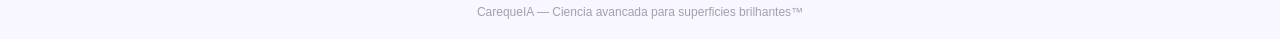
==== commit 7637bc9b: "finalização index Careca Elite  x Calvo em Evolucao" ====
--- a/index.html
+++ b/index.html
@@ -3,16 +3,17 @@
   <head>
     <meta charset="UTF-8">
     <meta name="viewport" content="width=device-width, initial-scale=1.0">
-    <meta
-      name="description"
-      content="CarecAI: inteligencia artificial aplicada a superficies brilhantes."
-    >
-    <title>CarecAI | Analise craniana avancada</title>
+    <meta name="description" content="CarequeIA: inteligencia artificial aplicada a superficies brilhantes. Descubra se voce e careca ou calvo.">
+    <title>CarequeIA | Analise craniana avancada</title>
     <link rel="stylesheet" href="assets/css/style.css">
   </head>
   <body>
     <header class="site-header">
-      <a class="brand" href="index.html"><img src="assets/images/logocareque.jpeg" alt="CarecAI" class="brand-logo"><span class="brand-nome">CarequeIA</span></a>
+      <a class="brand" href="index.html"><img src="assets/images/logocareque.jpeg" alt="CarequeIA" class="brand-logo"><span class="brand-nome">CarequeIA</span></a>
+      <nav aria-label="Navegacao principal">
+        <a href="galeria.html">Galeria</a>
+        <a href="ranking.html">Ranking</a>
+      </nav>
       <div class="header-actions">
         <button class="theme-button" id="theme-button" type="button" title="Ativar Bald Mode">
           <img class="theme-icon" src="assets/Careca.svg" alt="Ativar Bald Mode">
@@ -26,88 +27,176 @@
       <!-- HERO -->
       <section class="hero" id="inicio">
         <p class="eyebrow">TECNOLOGIA DE PONTA PARA QUEM NAO PRECISA DE PENTE</p>
-        <h1>Descubra se voce e <span>careca</span> ou so calvo.</h1>
-        <p>
-          Envie uma foto. O sistema analisa, classifica e libera seu painel
-          exclusivo. Sem senha. So careca.
+        <h1>Descubra se voce e <span>careca</span><br>ou <span class="hero-span--calvo">calvo</span>.</h1>
+        <p class="hero-sub">
+          Envie uma foto. A IA analisa, classifica e libera seu painel exclusivo em segundos.
+          Sem senha. Sem pente. Sem desculpa.
         </p>
-        <a class="primary-button" href="login.html">Analisar agora</a>
+        <div class="hero-ctas">
+          <a class="primary-button hero-cta-primary" href="login.html">🔍 Analisar minha careca</a>
+          <a class="secondary-button" href="galeria.html">Ver galeria</a>
+        </div>
+        <div class="hero-badges">
+          <span class="hero-badge">✓ 100% gratuito</span>
+          <span class="hero-badge">✓ Resultado em segundos</span>
+          <span class="hero-badge">✓ Sem cadastro</span>
+        </div>
+        <div class="hero-visual">
+          <div class="hero-tipo hero-tipo--careca">
+            <img src="assets/Careca.svg" alt="Careca">
+            <strong>Careca Elite</strong>
+            <small>Pista de pouso certificada</small>
+          </div>
+          <div class="hero-vs">VS</div>
+          <div class="hero-tipo hero-tipo--calvo">
+            <img src="assets/Calvo.svg" alt="Calvo">
+            <strong>Calvo em Evolucao</strong>
+            <small>Apostando no brilho</small>
+          </div>
+        </div>
+      </section>
+
+      <!-- STATS -->
+      <section class="stats">
+        <div class="stat">
+          <span class="stat-icon">📊</span>
+          <span class="stat-num" data-stat="analises">--</span>
+          <span class="stat-label">Analises realizadas</span>
+        </div>
+        <div class="stat">
+          <span class="stat-icon">🏆</span>
+          <span class="stat-num" data-stat="carecas">--</span>
+          <span class="stat-label">Carecas certificados</span>
+        </div>
+        <div class="stat">
+          <span class="stat-icon">👋</span>
+          <span class="stat-num" data-stat="tapas">--</span>
+          <span class="stat-label">Tapas dados na galeria</span>
+        </div>
+        <div class="stat">
+          <span class="stat-icon">🌱</span>
+          <span class="stat-num" data-stat="calvos">--</span>
+          <span class="stat-label">Calvos em transicao</span>
+        </div>
       </section>
 
       <!-- COMO FUNCIONA -->
       <section class="como-funciona" id="como-funciona">
+        <p class="eyebrow">SIMPLES E RAPIDO</p>
         <h2>Como funciona</h2>
         <div class="passos">
           <div class="passo">
             <span class="passo-num">1</span>
+            <span class="passo-icon">📷</span>
             <h3>Envie sua foto</h3>
-            <p>Escolha a melhor angulacao da sua careca e faca o upload.</p>
+            <p>Escolha a melhor angulacao da sua careca (ou do que sobrou) e faca o upload.</p>
           </div>
           <div class="passo-seta">→</div>
           <div class="passo">
             <span class="passo-num">2</span>
-            <h3>O sistema analisa</h3>
-            <p>Nosso algoritmo mede brilho, aerodinamica e refletividade.</p>
+            <span class="passo-icon">🤖</span>
+            <h3>A IA analisa</h3>
+            <p>Nosso algoritmo mede brilho, aerodinamica e penteabilidade. Resultado: zero.</p>
           </div>
           <div class="passo-seta">→</div>
           <div class="passo">
             <span class="passo-num">3</span>
-            <h3>Descubra seu tipo</h3>
-            <p>Careca Elite ou Calvo em Evolucao. Cada um tem seu painel.</p>
-          </div>
-        </div>
-      </section>
-
-      <!-- STATS -->
-      <section class="stats">
-        <div class="stat">
-          <span class="stat-num">1.247</span>
-          <span class="stat-label">Analises realizadas</span>
-        </div>
-        <div class="stat">
-          <span class="stat-num">843</span>
-          <span class="stat-label">Carecas certificados</span>
-        </div>
-        <div class="stat">
-          <span class="stat-num">9.382</span>
-          <span class="stat-label">Tapas dados na galeria</span>
-        </div>
-        <div class="stat">
-          <span class="stat-num">404</span>
-          <span class="stat-label">Calvos em recuperacao</span>
+            <span class="passo-icon">🏅</span>
+            <h3>Receba seu veredicto</h3>
+            <p>Careca Elite ou Calvo em Evolucao, com painel, metricas e certificado oficial.</p>
+          </div>
+        </div>
+      </section>
+
+      <!-- CARECA VS CALVO -->
+      <section class="tipos-section">
+        <p class="eyebrow">DOIS DESTINOS, UMA CABECA</p>
+        <h2>Qual e o seu lado?</h2>
+        <div class="tipos-grid">
+          <div class="tipo-card tipo-card--careca">
+            <div class="tipo-card-topo">
+              <span class="tipo-card-icon">🏆</span>
+              <h3>Careca Elite</h3>
+              <p>Superficie craniana total. Brilho certificado. Pista de pouso aprovada pela IA com louvor.</p>
+            </div>
+            <ul class="tipo-card-lista">
+              <li>✓ Certificado craniano oficial em PDF</li>
+              <li>✓ Metricas de brilho e aerodinamica</li>
+              <li>✓ Galeria de tapas exclusiva</li>
+              <li>✓ Ranking de carecas analisados</li>
+            </ul>
+            <a class="primary-button" href="login.html">Quero ser certificado</a>
+          </div>
+          <div class="tipo-card tipo-card--calvo">
+            <div class="tipo-card-topo">
+              <span class="tipo-card-icon">🌱</span>
+              <h3>Calvo em Evolucao</h3>
+              <p>A jornada esta em andamento. Seus foliculos planejam a aposentadoria. A testa avanca.</p>
+            </div>
+            <ul class="tipo-card-lista">
+              <li>✓ Barra de progresso para careca</li>
+              <li>✓ Metricas de evolucao capilar</li>
+              <li>✓ Galeria de maquinadas</li>
+              <li>✓ Plano de desocupacao capilar</li>
+            </ul>
+            <a class="primary-button tipo-card--calvo-btn" href="login.html">Acompanhar evolucao</a>
+          </div>
         </div>
       </section>
 
       <!-- RECURSOS -->
       <section class="features" id="recursos">
-        <h2>O que voce ganha ao entrar</h2>
-        <div class="card-grid">
-          <article class="card">
-            <h3>Analise craniana</h3>
-            <p>Score preciso de brilho, aerodinamica e penteabilidade (zero).</p>
-          </article>
-          <article class="card">
+        <p class="eyebrow">O QUE VOCE GANHA</p>
+        <h2>Tudo que uma careca merece</h2>
+        <div class="card-grid card-grid--4">
+          <article class="card">
+            <span class="card-icon">🤖</span>
+            <h3>Analise com IA</h3>
+            <p>Score preciso de brilho, aerodinamica e penteabilidade (invariavelmente zero para carecas).</p>
+          </article>
+          <article class="card">
+            <span class="card-icon">📊</span>
             <h3>Painel exclusivo</h3>
-            <p>Careca tem painel elite. Calvo tem painel de evolucao com barra de progresso.</p>
-          </article>
-          <article class="card">
-            <h3>Galeria de tapas</h3>
-            <p>Curta as fotos do jeito certo: dando um tapa na careca alheia.</p>
+            <p>Dashboard personalizado por tipo com metricas zoeiras e diagnostico aleatorio da IA.</p>
+          </article>
+          <article class="card">
+            <span class="card-icon">👋</span>
+            <h3>Galeria interativa</h3>
+            <p>Carecas levam tapas. Calvos levam maquinadas. Curta do jeito certo.</p>
+          </article>
+          <article class="card">
+            <span class="card-icon">🏅</span>
+            <h3>Certificado oficial</h3>
+            <p>PDF com frente e verso. Assinado: IA CarequeIA™. Vale em qualquer barbearia.</p>
           </article>
         </div>
       </section>
 
       <!-- CTA FINAL -->
       <section class="cta-final">
-        <h2>Pronto para descobrir sua classificacao?</h2>
-        <p>Leva menos de 30 segundos. Sem senha. Sem complicacao.</p>
-        <a class="primary-button" href="login.html">Comecar agora</a>
+        <div class="cta-final-inner">
+          <p class="eyebrow cta-eyebrow">PRONTO PARA A VERDADE?</p>
+          <h2>Descubra sua classificacao craniana</h2>
+          <p>Leva menos de 30 segundos. Sem senha. Sem pente. Sem desculpa.</p>
+          <a class="primary-button cta-final-btn" href="login.html">🔍 Analisar minha careca agora</a>
+        </div>
       </section>
 
     </main>
 
-    <footer>
-      <p>CarecAI &mdash; Ciencia avancada para superficies brilhantes.</p>
+    <footer class="site-footer">
+      <div class="footer-inner">
+        <div class="footer-brand">
+          <a class="brand" href="index.html"><img src="assets/images/logocareque.jpeg" alt="CarequeIA" class="brand-logo"><span class="brand-nome">CarequeIA</span></a>
+          <p>Inteligencia Artificial para Carecas.</p>
+        </div>
+        <nav class="footer-nav">
+          <a href="login.html">Analisar</a>
+          <a href="galeria.html">Galeria</a>
+          <a href="ranking.html">Ranking</a>
+        </nav>
+      </div>
+      <p class="footer-copy">CarequeIA &mdash; Ciencia avancada para superficies brilhantes™</p>
     </footer>
 
     <script src="assets/js/nav.js"></script>
--- a/assets/css/style.css
+++ b/assets/css/style.css
@@ -828,6 +828,325 @@
   margin-bottom: 24px;
 }
 
+/* INDEX: HERO MELHORADO */
+
+.hero-span--calvo {
+  color: #d97706;
+}
+
+.hero-sub {
+  margin: 0 auto 28px;
+  max-width: 560px;
+  color: #68697d;
+  line-height: 1.65;
+  font-size: 17px;
+}
+
+.hero-ctas {
+  display: flex;
+  gap: 12px;
+  justify-content: center;
+  flex-wrap: wrap;
+  margin-bottom: 20px;
+}
+
+.hero-cta-primary {
+  font-size: 16px;
+  padding: 14px 28px;
+}
+
+.secondary-button {
+  display: inline-flex;
+  align-items: center;
+  justify-content: center;
+  padding: 14px 24px;
+  border: 2px solid #5b38e8;
+  border-radius: 10px;
+  color: #5b38e8;
+  font-weight: 700;
+  font-size: 15px;
+  text-decoration: none;
+  background: transparent;
+  cursor: pointer;
+  transition: background 0.15s, color 0.15s;
+}
+
+.secondary-button:hover {
+  background: #f0edff;
+}
+
+.hero-badges {
+  display: flex;
+  gap: 10px;
+  justify-content: center;
+  flex-wrap: wrap;
+  margin-bottom: 48px;
+}
+
+.hero-badge {
+  padding: 5px 14px;
+  border-radius: 50px;
+  background: #f0edff;
+  border: 1px solid #d4ccf8;
+  font-size: 13px;
+  color: #5b38e8;
+  font-weight: 600;
+}
+
+.hero-visual {
+  display: flex;
+  align-items: center;
+  justify-content: center;
+  gap: 24px;
+  margin-top: 8px;
+  flex-wrap: wrap;
+}
+
+.hero-tipo {
+  display: flex;
+  flex-direction: column;
+  align-items: center;
+  gap: 8px;
+  padding: 24px 28px;
+  border-radius: 20px;
+  border: 2px solid transparent;
+  min-width: 180px;
+}
+
+.hero-tipo img {
+  height: 140px;
+  width: auto;
+  object-fit: contain;
+}
+
+.hero-tipo strong {
+  font-size: 16px;
+  font-weight: 800;
+}
+
+.hero-tipo small {
+  font-size: 12px;
+  color: #68697d;
+}
+
+.hero-tipo--careca {
+  background: #f0edff;
+  border-color: #d4ccf8;
+}
+
+.hero-tipo--careca strong { color: #5b38e8; }
+
+.hero-tipo--calvo {
+  background: #fffbeb;
+  border-color: #fde68a;
+}
+
+.hero-tipo--calvo strong { color: #d97706; }
+
+.hero-vs {
+  font-size: 28px;
+  font-weight: 900;
+  color: #bcb0f8;
+  padding: 12px;
+}
+
+/* INDEX: STATS COM ICONE */
+
+.stat-icon {
+  display: block;
+  font-size: 28px;
+  margin-bottom: 8px;
+}
+
+/* INDEX: COMO FUNCIONA COM ICONE */
+
+.passo-icon {
+  display: block;
+  font-size: 32px;
+  margin: 10px 0 6px;
+}
+
+/* INDEX: TIPOS CARECA VS CALVO */
+
+.tipos-section {
+  padding: 60px 0 20px;
+  text-align: center;
+}
+
+.tipos-section > p { margin-bottom: 4px; }
+.tipos-section > h2 { margin-bottom: 32px; }
+
+.tipos-grid {
+  display: grid;
+  grid-template-columns: 1fr 1fr;
+  gap: 20px;
+}
+
+.tipo-card {
+  display: flex;
+  flex-direction: column;
+  padding: 32px 28px;
+  border-radius: 20px;
+  border: 2px solid transparent;
+  text-align: left;
+  gap: 20px;
+}
+
+.tipo-card--careca {
+  background: linear-gradient(135deg, #f0edff 0%, #e8e3ff 100%);
+  border-color: #c4b5fd;
+}
+
+.tipo-card--calvo {
+  background: linear-gradient(135deg, #fffbeb 0%, #fef3c7 100%);
+  border-color: #fde68a;
+}
+
+.tipo-card-topo p {
+  color: #68697d;
+  line-height: 1.5;
+  margin: 8px 0 0;
+}
+
+.tipo-card-icon {
+  font-size: 40px;
+  margin-bottom: 8px;
+  display: block;
+}
+
+.tipo-card h3 {
+  margin: 0;
+  font-size: 22px;
+}
+
+.tipo-card--careca h3 { color: #4c1d95; }
+.tipo-card--calvo h3  { color: #92400e; }
+
+.tipo-card-lista {
+  list-style: none;
+  padding: 0;
+  margin: 0;
+  display: flex;
+  flex-direction: column;
+  gap: 8px;
+}
+
+.tipo-card-lista li {
+  font-size: 14px;
+  color: #374151;
+  font-weight: 500;
+}
+
+.tipo-card--calvo-btn {
+  background: #d97706;
+}
+
+/* INDEX: CARDS COM ICONE */
+
+.card-icon {
+  display: block;
+  font-size: 36px;
+  margin-bottom: 12px;
+}
+
+.card-grid--4 {
+  grid-template-columns: repeat(4, 1fr);
+}
+
+/* INDEX: CTA FINAL MELHORADO */
+
+.cta-final {
+  margin: 40px 0 60px;
+  padding: 0;
+  border-radius: 24px;
+  background: linear-gradient(135deg, #2d0f8a 0%, #5b38e8 60%, #7c3aed 100%);
+  border: none;
+  overflow: hidden;
+}
+
+.cta-final-inner {
+  padding: 64px 40px;
+  text-align: center;
+}
+
+.cta-final h2 {
+  color: #fff;
+  font-size: clamp(24px, 3.5vw, 38px);
+  margin-bottom: 12px;
+}
+
+.cta-final p {
+  color: rgba(255, 255, 255, 0.75);
+  margin-bottom: 28px;
+  font-size: 16px;
+}
+
+.cta-eyebrow {
+  color: rgba(255, 255, 255, 0.55) !important;
+  margin-bottom: 12px;
+}
+
+.cta-final-btn {
+  background: #fff;
+  color: #5b38e8;
+  font-size: 16px;
+  padding: 16px 32px;
+}
+
+.cta-final-btn:hover {
+  background: #f0edff;
+}
+
+/* INDEX: FOOTER MELHORADO */
+
+.site-footer {
+  border-top: 1px solid #e0deec;
+  padding: 32px 0 20px;
+}
+
+.footer-inner {
+  width: min(1100px, calc(100% - 32px));
+  margin: 0 auto;
+  display: flex;
+  align-items: center;
+  justify-content: space-between;
+  gap: 24px;
+  margin-bottom: 20px;
+}
+
+.footer-brand p {
+  margin: 6px 0 0;
+  color: #76778b;
+  font-size: 13px;
+}
+
+.footer-nav {
+  display: flex;
+  gap: 24px;
+}
+
+.footer-nav a {
+  color: #68697d;
+  text-decoration: none;
+  font-size: 14px;
+  font-weight: 600;
+  transition: color 0.15s;
+}
+
+.footer-nav a:hover {
+  color: #5b38e8;
+}
+
+.footer-copy {
+  width: min(1100px, calc(100% - 32px));
+  margin: 0 auto;
+  color: #a0a1b0;
+  font-size: 12px;
+  text-align: center;
+  border-top: 1px solid #f0eeff;
+  padding-top: 16px;
+}
+
 /* LOGIN FOTO */
 
 .upload-area.com-foto {
@@ -1851,7 +2170,8 @@
     grid-template-columns: 1fr;
   }
 
-  .card-grid {
+  .card-grid,
+  .card-grid--4 {
     grid-template-columns: 1fr;
   }
 
@@ -1870,6 +2190,25 @@
 
   .passos {
     gap: 12px;
+  }
+
+  .tipos-grid {
+    grid-template-columns: 1fr;
+  }
+
+  .hero-visual {
+    flex-direction: column;
+    gap: 12px;
+  }
+
+  .hero-vs {
+    transform: rotate(90deg);
+  }
+
+  .footer-inner {
+    flex-direction: column;
+    text-align: center;
+    gap: 16px;
   }
 
   .ranking-split {
